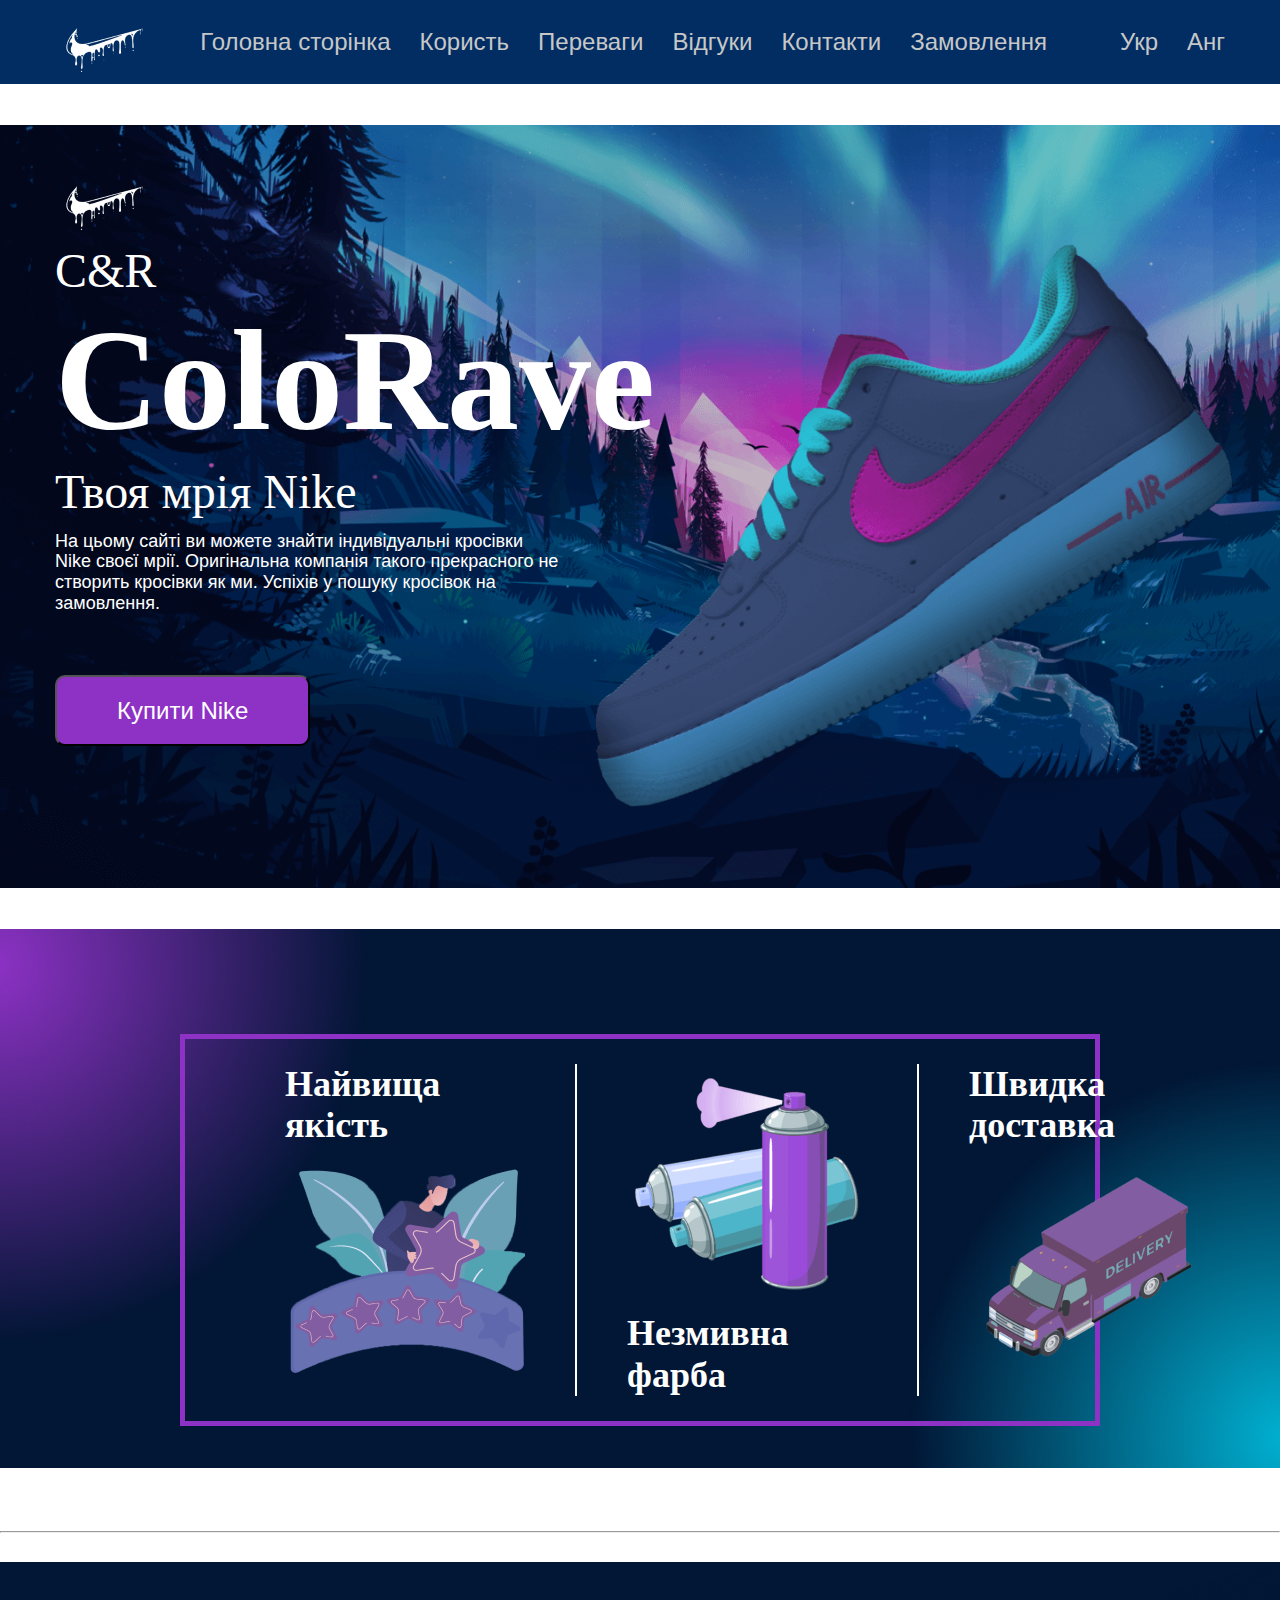
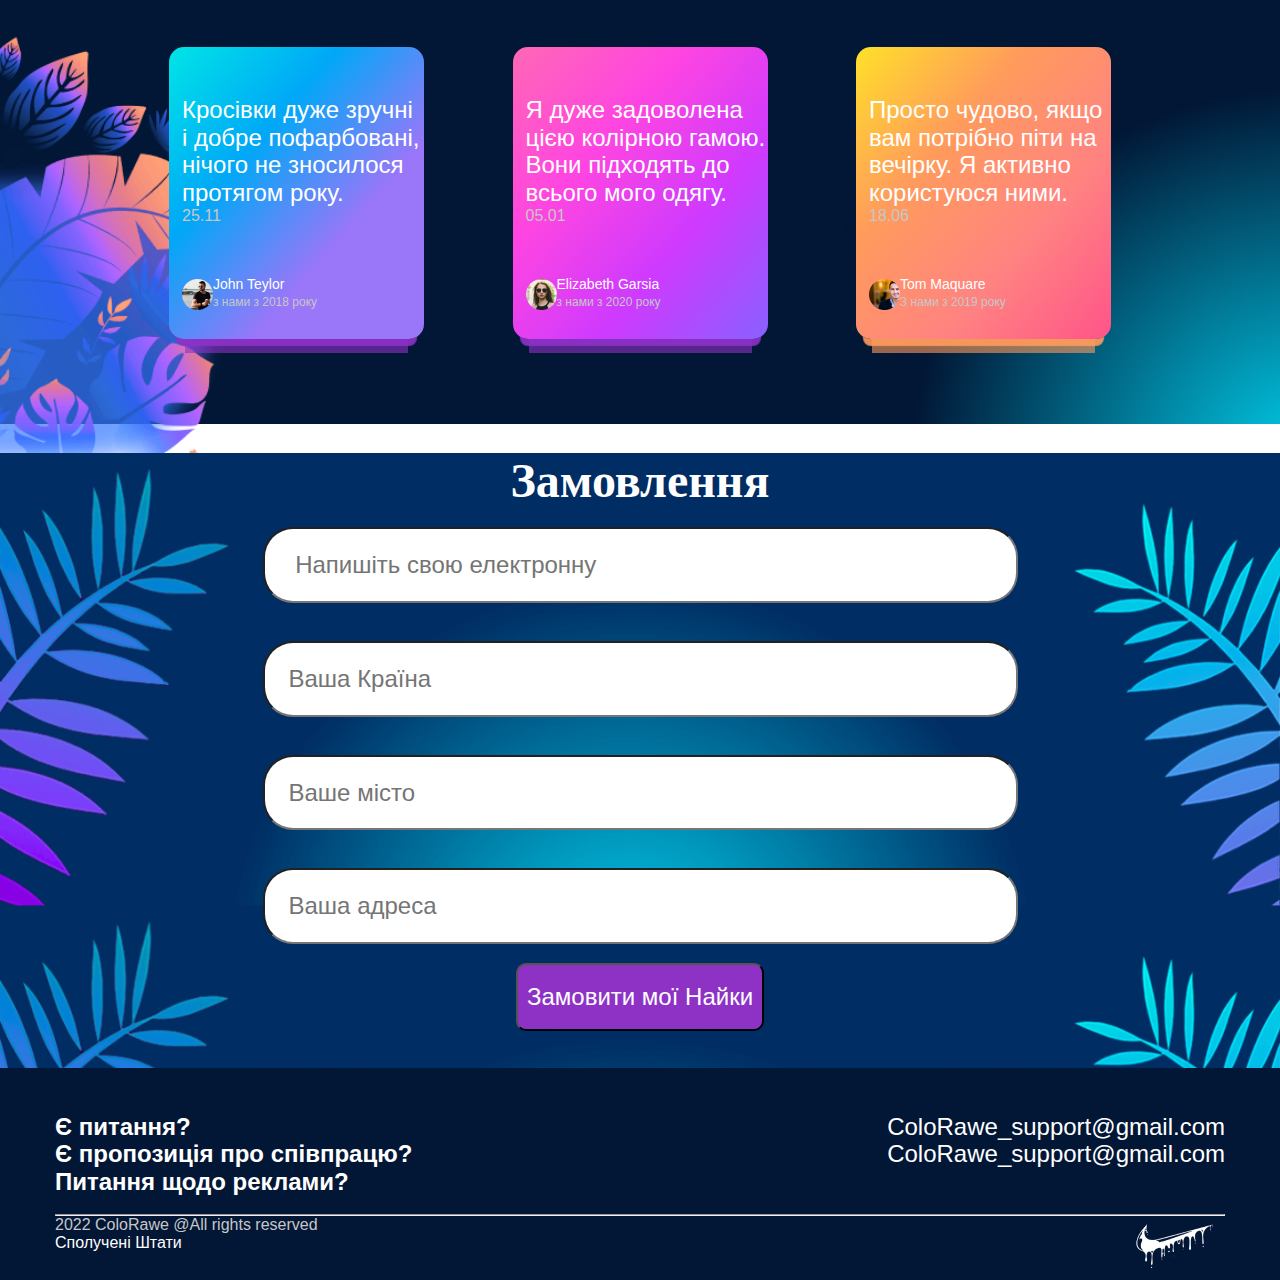
==== index2.html @ 41e9056d "My_project" ====
<!DOCTYPE html>
<html lang="en">

<head>
    <meta charset="UTF-8">
    <meta name="viewport" content="width=device-width, initial-scale=1.0">
    <title>Document</title>
    <link rel="stylesheet" href="style.css">
    <link rel="stylesheet" href="normalize.css">
    <link rel="preconnect" href="https://fonts.googleapis.com">
    <link rel="preconnect" href="https://fonts.gstatic.com" crossorigin>
    <link href="https://fonts.googleapis.com/css2?family=PT+Serif&family=Playfair+Display:ital@0;1&family=Roboto:wght@300;400&display=swap" rel="stlesheet">
</head>

<body>
    <header class="header">
        <div class="container">
            <a href="#" class="logo"><img src="img/logo_nike.png" alt="логотип" class="logo" id="logo1"></a>
            <nav class="header-navigation">
                <ul class="header-list">
                    <li class="header-item"><a href="#" class="header-link">Головна сторінка</a></li>
                    <li class="header-item"><a href="" class="header-link">Користь</a></li>
                    <li class="header-item"><a href="#" class="header-link">Переваги</a></li>
                    <li class="header-item"><a href="#" class="header-link">Відгуки</a></li>
                    <li class="header-item"><a href="#" class="header-link">Контакти</a></li>
                    <li class="header-item"><a href="#" class="header-link">Замовлення</a></li>
                    <li class="header-item"><a href="index2.html" class="header-link">Укр</a></li>
                    <li class="header-item"><a href="index.html" class="header-link">Анг</a></li>
                </ul>
            </nav>
        </div>
    </header>
    <main>
        <section class="your-dream-nike">
            <div class="container">
                <article class="your-dream-nike-article">
                    <a href="#" class="logo"><img src="img/logo_nike.png" alt="логотип" class="logo">
                        <h2>C&R</h2>
                    </a>
                    <h1>ColoRave</h1>
                    <h2 class="your-dream-nike-h2">Твоя мрія Nike</h2>
                    <p>На цьому сайті ви можете знайти індивідуальні кросівки Nike своєї мрії.
                        Оригінальна компанія такого прекрасного не створить
                        кросівки як ми.
                        Успіхів у пошуку кросівок на замовлення.</p>
                    <button type="submit" class="your-dream-nike-button">Купити Nike</button>
                </article>
            </div>
        </section>
        <section class="main-card">
            <div class="container">
                <article class="article-card">
                    <ul class="card-list">
                        <li class="card-list-item">
                            <h4>Найвища якість</h4>
                            <img src="img/stars1.png" alt="фото1">
                        </li>
                        <li class="card-list-item"><img src="img/paint1.png" alt="фото2">
                            <h4>Незмивна фарба</h4>
                        </li>
                        <li class="card-list-item">
                            <h4>Швидка доставка</h4>
                            <img src="img/car1.png" alt="фото3">
                        </li>
                    </ul>
                </article>
            </div>
        </section>
        <hr>
        <section class="reviews">
            <div class="container">
                <article class="reviews-card">
                    <ul class="reviews-list">
                        <li class="reviews-item">
                            <div class="reviews-div-text">
                                <p>Кросівки дуже зручні і добре пофарбовані, нічого не зносилося протягом року.</p>
                                <span>25.11</span>
                            </div>
                            <div class="reviews-div">
                                <img src="img/ellipse17.png" alt="фото4" class="reviews-img">
                                <div class="reviews-text">
                                    <p id="reviews-p2">John Teylor</p>
                                    <span id="reviews-span2">з нами з 2018 року</span>
                                </div>
                            </div>
                        </li>
                        <li class="reviews-item">
                            <div class="reviews-div-text">
                                <p>Я дуже задоволена цією колірною гамою. Вони підходять до всього мого одягу.</p>
                                <span>05.01</span>
                            </div>
                            <div class="reviews-div">
                                <img src="img/ellipse18.png" alt="фото5" class="reviews-img">
                                <div class="reviews-text">
                                    <p id="reviews-p2">Elizabeth Garsia</p>
                                    <span id="reviews-span2">з нами з 2020 року</span>
                                </div>
                            </div>
                        </li>
                        <li class="reviews-item">
                            <div class="reviews-div-text">
                                <p>Просто чудово, якщо вам потрібно піти на вечірку. Я активно користуюся ними.</p>
                                <span>18.06</span>
                            </div>
                            <div class="reviews-div">
                                <img src="img/ellipse19.png" alt="фото6" class="reviews-img">
                                <div class="reviews-text">
                                    <p id="reviews-p2">Tom Maquare</p>
                                    <span id="reviews-span2">З нами з 2019 року</span>
                                </div>
                            </div>
                        </li>
                    </ul>
                </article>
            </div>
        </section>

        <section class="Order">
            <div class="container">
                <h2 class="h2-order">Замовлення</h2>
                <form class="form-order">
                    <label class="item-order">
                        <input type="email" name="email" placeholder=" Напишіть свою електронну адресу  Confirm"
                            class="input-order" />
                    </label>
                    <label class="item-order">
                        <input type="text" name="country" placeholder="Ваша Країна" class="input-order" />
                    </label>
                    <label class="item-order">
                        <input type="text" name="city" placeholder="Ваше місто" class="input-order" />
                    </label>
                    <label class="item-order">
                        <input type="text" name="adress" placeholder="Ваша адреса" class="input-order" />
                    </label>
                    <button type="submit" class="button-order">Замовити мої Найки</button>
                </form>
            </div>
        </section>

    </main>
    <footer class="footer">
        <div class="container">
            <ul class="footer-list">
                <li class="footer-item">
                    <h4>Є питання?</h4>
                    <h4>Є пропозиція про співпрацю?</h4>
                    <h4>Питання щодо реклами?</h4>
                </li>
                <li class="footer-item"><a href="ColoRawe_support@gmail.com"
                        class="footer-link">ColoRawe_support@gmail.com</a>
                    <br>
                    <a href="ColoRawe_support@gmail.com" class="footer-link">ColoRawe_support@gmail.com</a>
                    <br>
                </li>
            </ul>
            <br>
            <hr>
            <div class="footer-div">
                <div class="footer-text">
                    <span>2022 ColoRawe @All rights reserved</span>
                    <p>Сполучені Штати</p>
                </div>
                <a href="#" class="logo"><img src="img/logo_nike.png" alt="логотип" class="logo" id="logo2"></a>
            </div>
        </div>

    </footer>
</body>

</html>
---- style.css ----
* {
    box-sizing: border-box;
    padding: 0;
    margin: 0;
}

:root {
    --blue-color: #012D63;
    --gray-color: #C7C7C7;
    --white-color: #FFFFFF;
    --purple-color: #8e32c6;
    --aqua-color: #00E5E6;
    --light-blue-color: #00A8F7;
    --light-purple-color: #9A76F9;
    --pink-color: #9A76F9;
    --most-light-pink-color: #FF68B4;
    --light-pink-color: #FF45E1;
    --dark-pink-color: #ce3aff;
    --most-dark-pink-color: #8961FF;
    --yellow-color: #FFE128;
    --orange-color: #ff9b5c;
    --light-orange-color: #FF8381;
    --most-light-orange-color: #FF5489;
    --dark-blue-color: #021635;
}

.pt-serif-regular {
    font-family: "PT Serif", serif;
    font-weight: 400;
    font-style: normal;
}

.playfair-display {
    font-family: "Playfair Display", serif;
    font-optical-sizing: auto;
    font-weight: 400;
    font-style: normal;
}

.roboto-light {
    font-family: "Roboto", sans-serif;
    font-weight: 300;
    font-style: normal;
}

.roboto-regular {
    font-family: "Roboto", sans-serif;
    font-weight: 400;
    font-style: normal;
}

a {
    text-decoration: none;
}

ul {
    list-style: none;
    padding: 0;
}

.header .container {
    display: flex;
    align-items: center;
    justify-content: space-between;
}

.header {
    background-color: #012D63;
}

.header-link {
    font-size: 24px;
    color: var(--gray-color);
    font-family: "Roboto", sans-serif;
    font-weight: 300;
    font-style: normal;
}

.header-link:hover {
    color: white;
    font-family: "Roboto", sans-serif;
    font-weight: 400;
    font-style: normal;
}

.header-item:not(:nth-child(7)) {
    margin-left: 29px;
}



.header-item:nth-child(7) {
    margin-left: 73px;
}

#logo1 {
    margin-top: 20px;
    width: 100px;
    height: 60px;
}

.container {
    max-width: 1200px;
    margin: 0 auto;
    padding: 0 15px;
}

.header-list {
    display: flex;
    justify-content: center;
}

.your-dream-nike {
    background-image: url(img/cross_nike.png);
    background-size: 100%;
    background-position: center;
    background-repeat: no-repeat;
}

.your-dream-nike h1 {
    font-size: 144px;
    color: var(--white-color);
    margin: 0 auto;
}

.your-dream-nike h2 {
    font-size: 48px;
    color: var(--white-color);
    font-family: "PT Serif", serif;
    font-weight: 400;
    font-style: normal;
}

.your-dream-nike-h2 {
    font-size: 72px;
    color: var(--white-color);
}

.your-dream-nike p {
    margin-top: 12px;
    font-size: 18px;
    color: var(--white-color);
    text-wrap: wrap;
    width: 508px;
    font-family: "Roboto", sans-serif;
    font-weight: 400;
    font-style: normal;

}

.your-dream-nike-button {
    background-color: var(--purple-color);
    color: white;
    font-size: 24px;
    padding: 20px 60px;
    margin-top: 61px;
    border-radius: 10px;
    margin-bottom: 183px;
    font-family: "Roboto", sans-serif;
    font-weight: 400;
    font-style: normal;
}

.your-dream-nike-article {
    padding-top: 94px;
}

.card-list {
    display: flex;
}

.card-list-item {
    font-size: 36px;
}

.card-list-item h4 {
    color: white;
}

.main-card {
    background-image: url(img/group8.png);
    background-repeat: no-repeat;
    padding: 105px 165px;
    background-size: 100%;
}

.card-list {
    border: 5px solid #8E32C6;
    justify-content: space-between;
    padding: 25px 50px;
}

.reviews {
    background: url(img/flower.png), url(img/group6.png);
    background-size: 250px, 100%;
    background-repeat: no-repeat;
    background-position: left bottom, center;
}

.reviews-list {
    display: flex;
    justify-content: space-between;
    padding: 114px;
}

.reviews-item:nth-child(1) {
    background-image: linear-gradient(to right bottom, #00E5E6, #00A8F7, #9A76F9, #9A76F9);
}

.reviews-item:nth-child(2) {
    background-image: linear-gradient(to right bottom, #FF68B4, #FF45E1, #CE3AFF, #8961FF);
}

.reviews-item:nth-child(3) {
    background-image: linear-gradient(to right bottom, #FFE128, #FF9B5C, #FF8381, #FF5489);
}

.reviews-item {
    width: 255px;
    height: 292px;
    color: white;
    border-radius: 15px;
    font-family: "Roboto", sans-serif;
    font-weight: 400;
    font-style: normal;

}

.reviews-item:not(:last-child) {
    box-shadow: 0px 14px 1px -7px rgb(142, 50, 198, 90%), 0px 30px 0px -16px rgb(142, 50, 198, 60%);
}

.reviews-item:last-child {
    box-shadow: 0px 14px 1px -7px rgb(255, 155, 92, 90%), 0px 30px 0px -16px rgb(255, 155, 92, 60%);
}

.reviews-item p {
    font-size: 24px;
    padding-top: 49px;


}

#reviews-p2 {
    font-size: 14px;
}

span {
    color: var(--gray-color);
}

#reviews-span2 {
    font-size: 12px;
    color: var(--gray-color);
}

.Order {
    background-image: url(img/fon_2_tree.png);
    background-size: 100%;
}

.h2-order {
    color: white;
    font-size: 48px;
    text-align: center;
}

.item-order {
    font-family: "Roboto", sans-serif;
    font-weight: 400;
    font-style: normal;
}

.footer {
    background-color: #021635;
    color: white;
    padding-top: 45px;
}

.footer-link {
    color: white;
}

.footer-list {
    display: flex;
    justify-content: space-between;
}

.footer-item {
    font-size: 24px;
}

.card-list-item:not(:last-child) {
    border-right: 2px solid white;

}

.card-list-item {
    padding-left: 50px;
    padding-right: 50px;
}

.card-list-item h4 {
    line-height: auto;
}

.form-order {
    display: flex;
    flex-direction: column;
    align-items: center;
}

.reviews-div {
    display: flex;
    flex-direction: row;
    align-items: flex-end;
    margin-bottom: 29px;
    margin-left: 13px;

}

.reviews-text {
    display: column;
}

.reviews-div-text {
    margin-left: 13px;

}

.footer-div {
    display: flex;
    flex-direction: row;
    justify-content: space-between;
}

.reviews-img {
    width: 31px;
    height: 31px;
}

.footer-text {
    flex-direction: column;
}

.reviews-item {
    display: flex;
    justify-content: space-between;
    flex-direction: column;
}

.footer {
    font-family: "Roboto", sans-serif;
    font-weight: 400;
    font-style: normal;
}

.button-order {
    width: 248px;
    height: 68px;
    background-color: #8E32C6;
    color: white;
    border-radius: 10px;
    margin-bottom: 37px;
    font-family: "Roboto", sans-serif;
    font-weight: 400;
    font-style: normal;
    font-size: 24px;
}

.input-order {
    padding: 22px;
    padding-left: 24px;
    padding-right: 417px;
    margin: 19px;
    border-radius: 30px;
    font-size: 24px;

}

.input-order:hover {
    padding: 25px;
    padding-left: 25px;
    padding-right: 460px;
    border-radius: 30px;
    font-size: 28px;
}

.input-order:focus {
    padding: 25px;
    padding-left: 25px;
    padding-right: 460px;
    border-radius: 30px;
    font-size: 28px;
}
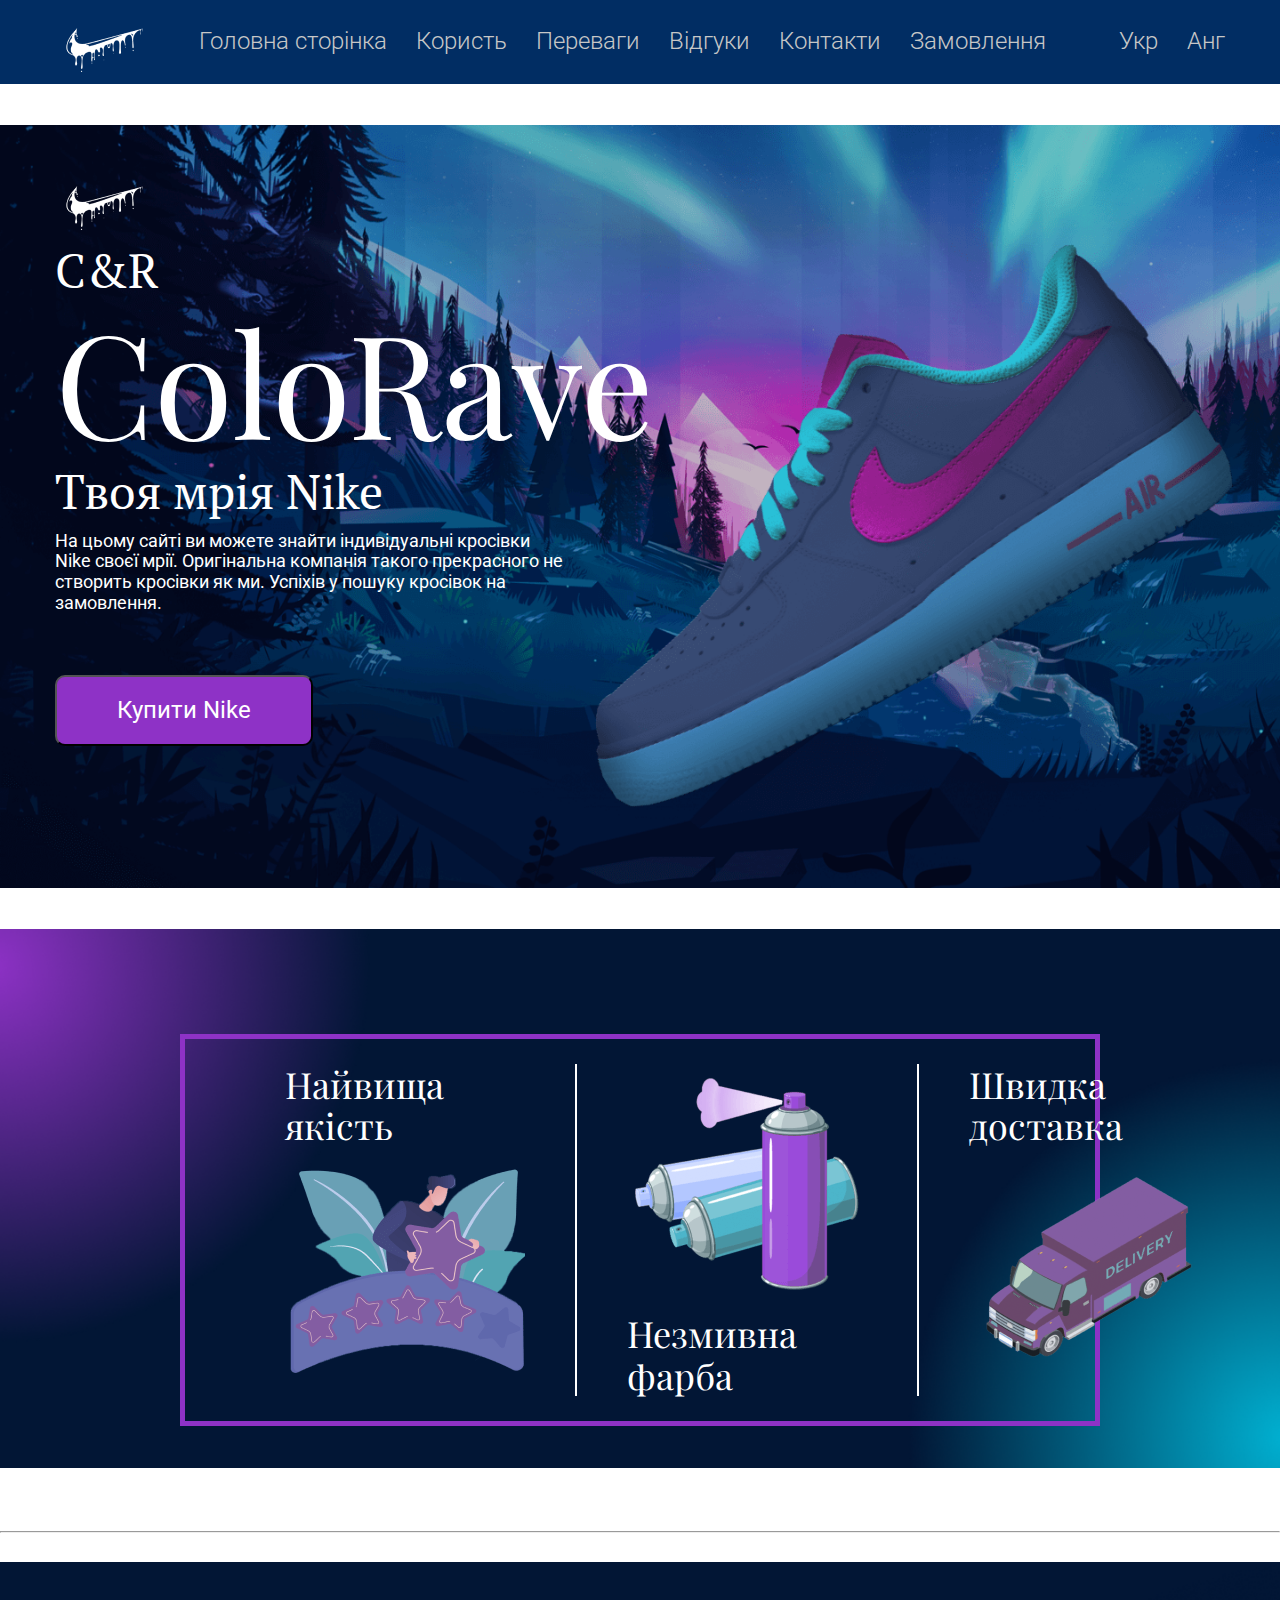
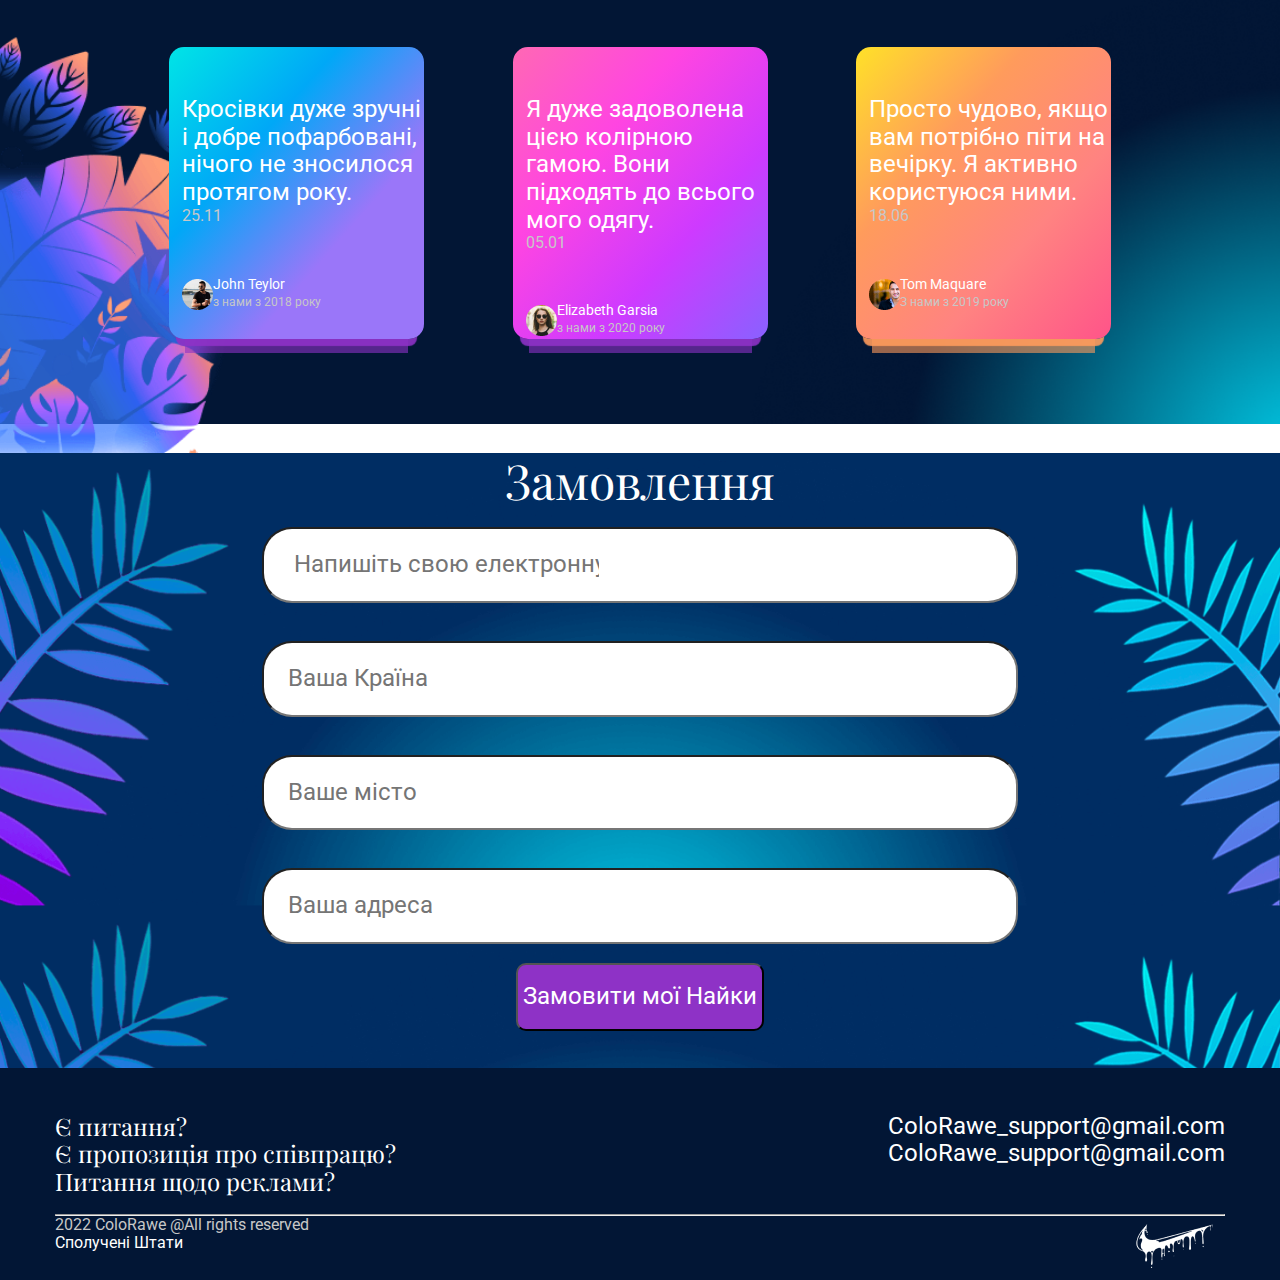
==== commit 44cfae86: "My_project" ====
--- a/index2.html
+++ b/index2.html
@@ -9,7 +9,7 @@
     <link rel="stylesheet" href="normalize.css">
     <link rel="preconnect" href="https://fonts.googleapis.com">
     <link rel="preconnect" href="https://fonts.gstatic.com" crossorigin>
-    <link href="https://fonts.googleapis.com/css2?family=PT+Serif&family=Playfair+Display:ital@0;1&family=Roboto:wght@300;400&display=swap" rel="stlesheet">
+    <link href="https://fonts.googleapis.com/css2?family=PT+Serif&family=Playfair+Display:ital,wght@0,400..900;1,400..900&family=Roboto:wght@300;400&display=swap" rel="stylesheet">
 </head>
 
 <body>
--- a/style.css
+++ b/style.css
@@ -30,7 +30,7 @@
     font-style: normal;
 }
 
-.playfair-display {
+h1, h2 , h3 , h4 {
     font-family: "Playfair Display", serif;
     font-optical-sizing: auto;
     font-weight: 400;
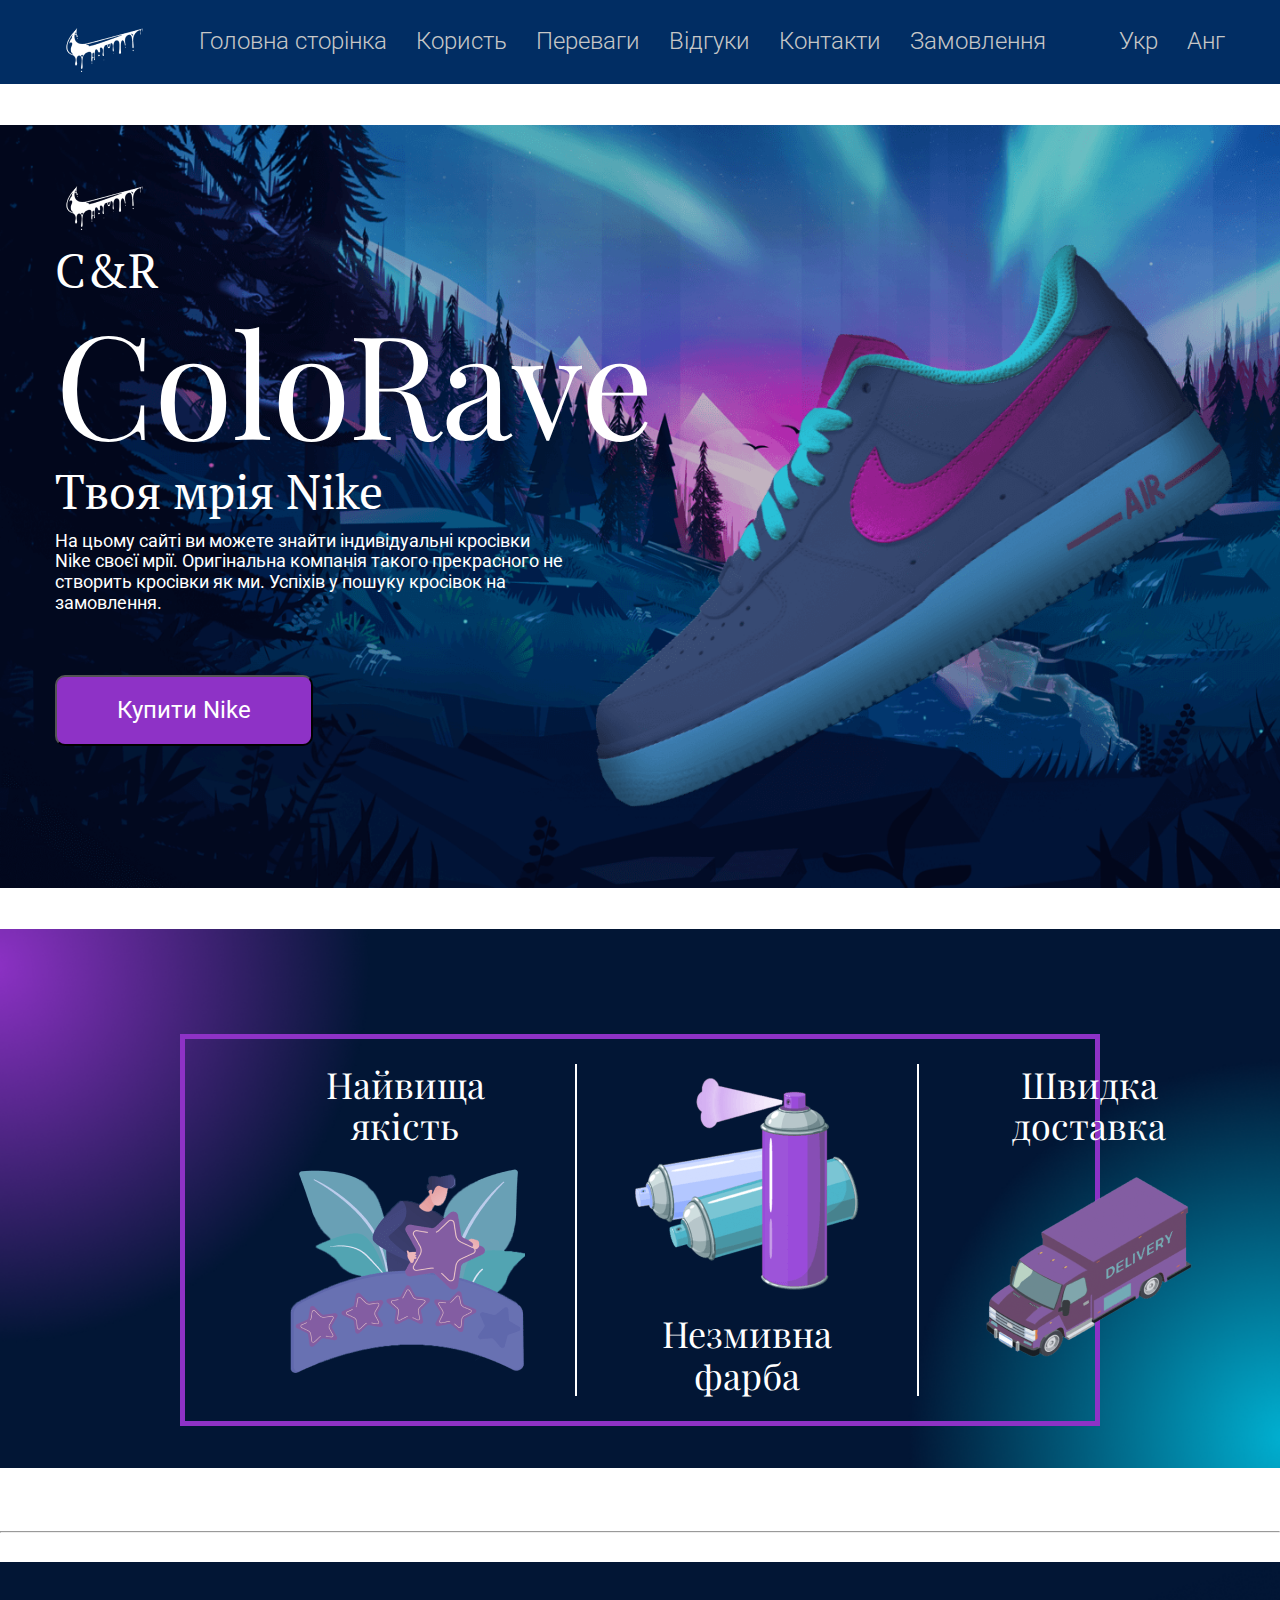
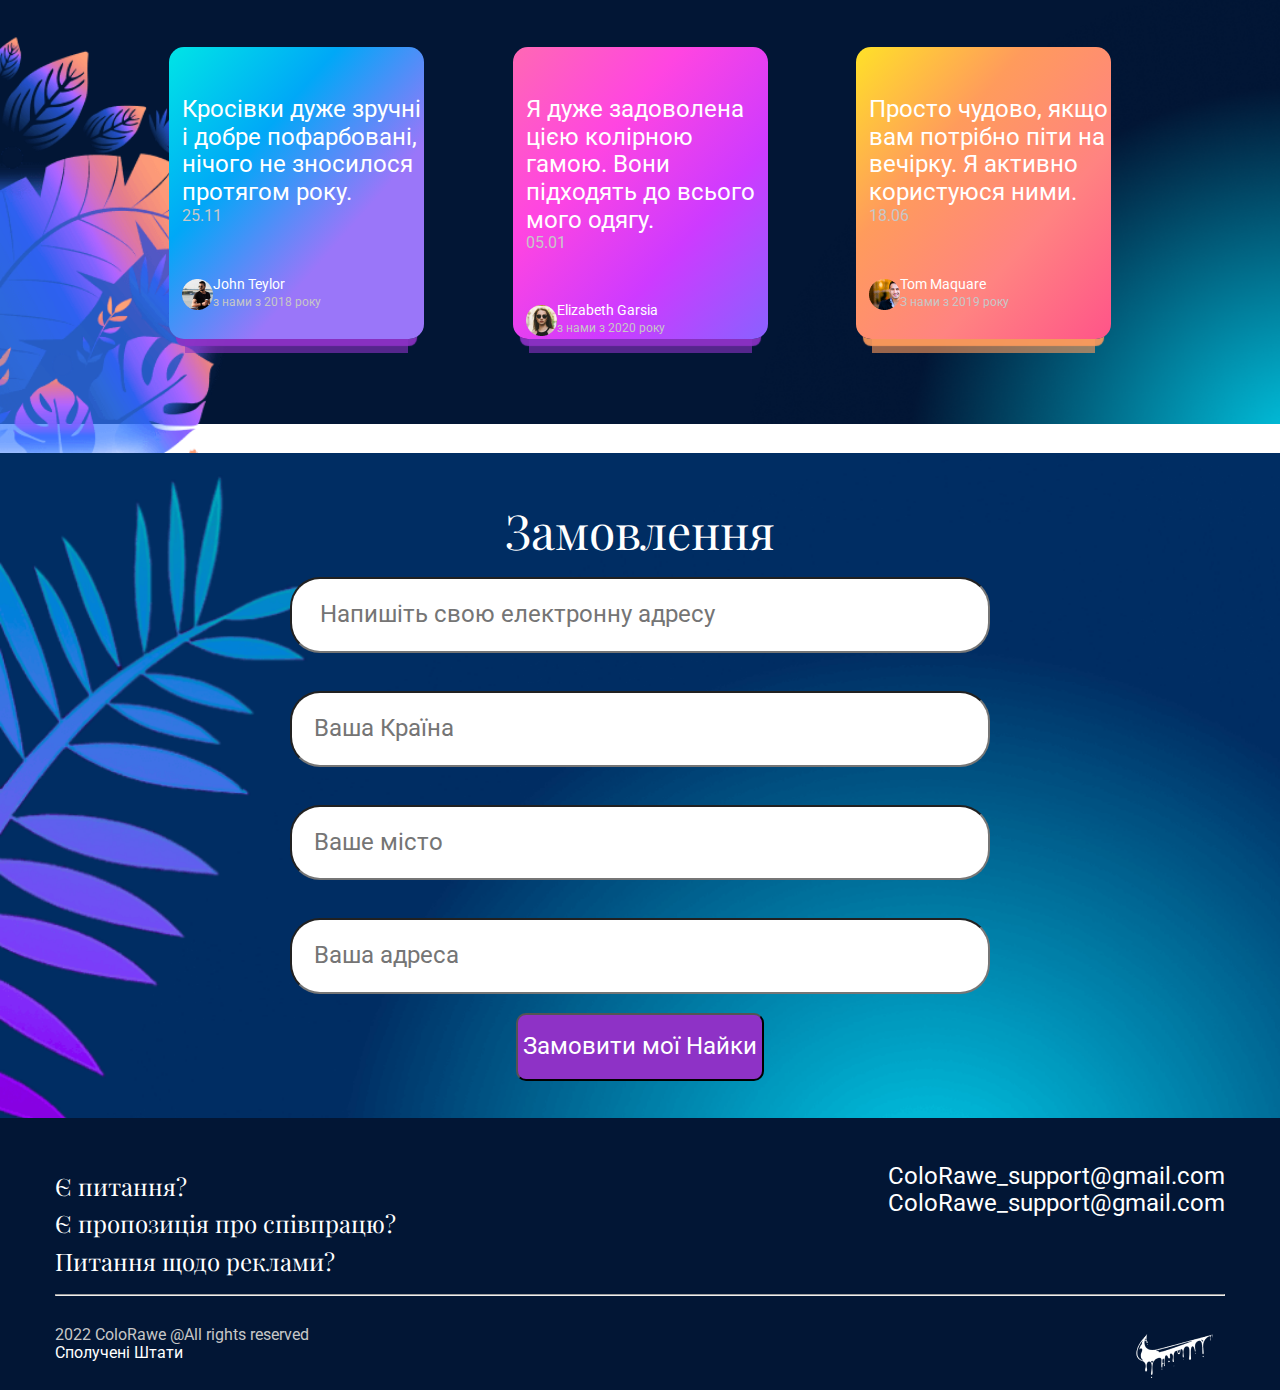
==== commit 010b0d95: "my_project" ====
--- a/index2.html
+++ b/index2.html
@@ -79,8 +79,8 @@
                             <div class="reviews-div">
                                 <img src="img/ellipse17.png" alt="фото4" class="reviews-img">
                                 <div class="reviews-text">
-                                    <p id="reviews-p2">John Teylor</p>
-                                    <span id="reviews-span2">з нами з 2018 року</span>
+                                    <p>John Teylor</p>
+                                    <span>з нами з 2018 року</span>
                                 </div>
                             </div>
                         </li>
@@ -92,8 +92,8 @@
                             <div class="reviews-div">
                                 <img src="img/ellipse18.png" alt="фото5" class="reviews-img">
                                 <div class="reviews-text">
-                                    <p id="reviews-p2">Elizabeth Garsia</p>
-                                    <span id="reviews-span2">з нами з 2020 року</span>
+                                    <p>Elizabeth Garsia</p>
+                                    <span>з нами з 2020 року</span>
                                 </div>
                             </div>
                         </li>
@@ -105,8 +105,8 @@
                             <div class="reviews-div">
                                 <img src="img/ellipse19.png" alt="фото6" class="reviews-img">
                                 <div class="reviews-text">
-                                    <p id="reviews-p2">Tom Maquare</p>
-                                    <span id="reviews-span2">З нами з 2019 року</span>
+                                    <p>Tom Maquare</p>
+                                    <span>З нами з 2019 року</span>
                                 </div>
                             </div>
                         </li>
@@ -120,17 +120,16 @@
                 <h2 class="h2-order">Замовлення</h2>
                 <form class="form-order">
                     <label class="item-order">
-                        <input type="email" name="email" placeholder=" Напишіть свою електронну адресу  Confirm"
-                            class="input-order" />
+                        <input type="email" name="email" placeholder=" Напишіть свою електронну адресу" class="input-order" >
                     </label>
                     <label class="item-order">
-                        <input type="text" name="country" placeholder="Ваша Країна" class="input-order" />
+                        <input type="text" name="country" placeholder="Ваша Країна" class="input-order" >
                     </label>
                     <label class="item-order">
-                        <input type="text" name="city" placeholder="Ваше місто" class="input-order" />
+                        <input type="text" name="city" placeholder="Ваше місто" class="input-order" >
                     </label>
                     <label class="item-order">
-                        <input type="text" name="adress" placeholder="Ваша адреса" class="input-order" />
+                        <input type="text" name="adress" placeholder="Ваша адреса" class="input-order" >
                     </label>
                     <button type="submit" class="button-order">Замовити мої Найки</button>
                 </form>
--- a/style.css
+++ b/style.css
@@ -32,7 +32,6 @@
 
 h1, h2 , h3 , h4 {
     font-family: "Playfair Display", serif;
-    font-optical-sizing: auto;
     font-weight: 400;
     font-style: normal;
 }
@@ -240,23 +239,26 @@
 
 
 }
-
-#reviews-p2 {
+.reviews-text p{
     font-size: 14px;
 }
+.reviews-text span{
+    font-size: 12px;
+    color: var(--gray-color);
+}
+
 
 span {
     color: var(--gray-color);
 }
 
-#reviews-span2 {
-    font-size: 12px;
-    color: var(--gray-color);
-}
+
 
 .Order {
     background-image: url(img/fon_2_tree.png);
-    background-size: 100%;
+    background-size: cover;
+    background-repeat: no-repeat;
+    padding-top: 50px;
 }
 
 .h2-order {
@@ -298,10 +300,7 @@
 .card-list-item {
     padding-left: 50px;
     padding-right: 50px;
-}
-
-.card-list-item h4 {
-    line-height: auto;
+    text-align: center;
 }
 
 .form-order {
@@ -320,7 +319,7 @@
 }
 
 .reviews-text {
-    display: column;
+    flex-direction: column;
 }
 
 .reviews-div-text {
@@ -370,26 +369,29 @@
 
 .input-order {
     padding: 22px;
-    padding-left: 24px;
-    padding-right: 417px;
     margin: 19px;
     border-radius: 30px;
     font-size: 24px;
+    width: 700px;
 
 }
 
 .input-order:hover {
-    padding: 25px;
-    padding-left: 25px;
-    padding-right: 460px;
-    border-radius: 30px;
-    font-size: 28px;
+    width: 800px;
 }
 
 .input-order:focus {
-    padding: 25px;
-    padding-left: 25px;
-    padding-right: 460px;
-    border-radius: 30px;
-    font-size: 28px;
+  
+}
+.footer-text{
+    margin-top: 30px;
+}
+#logo2{
+    margin-top: 30px;
+}
+.footer-item h4{
+    margin-top: 10px;
+}
+.footer-link{
+    margin-top: 10px;
 }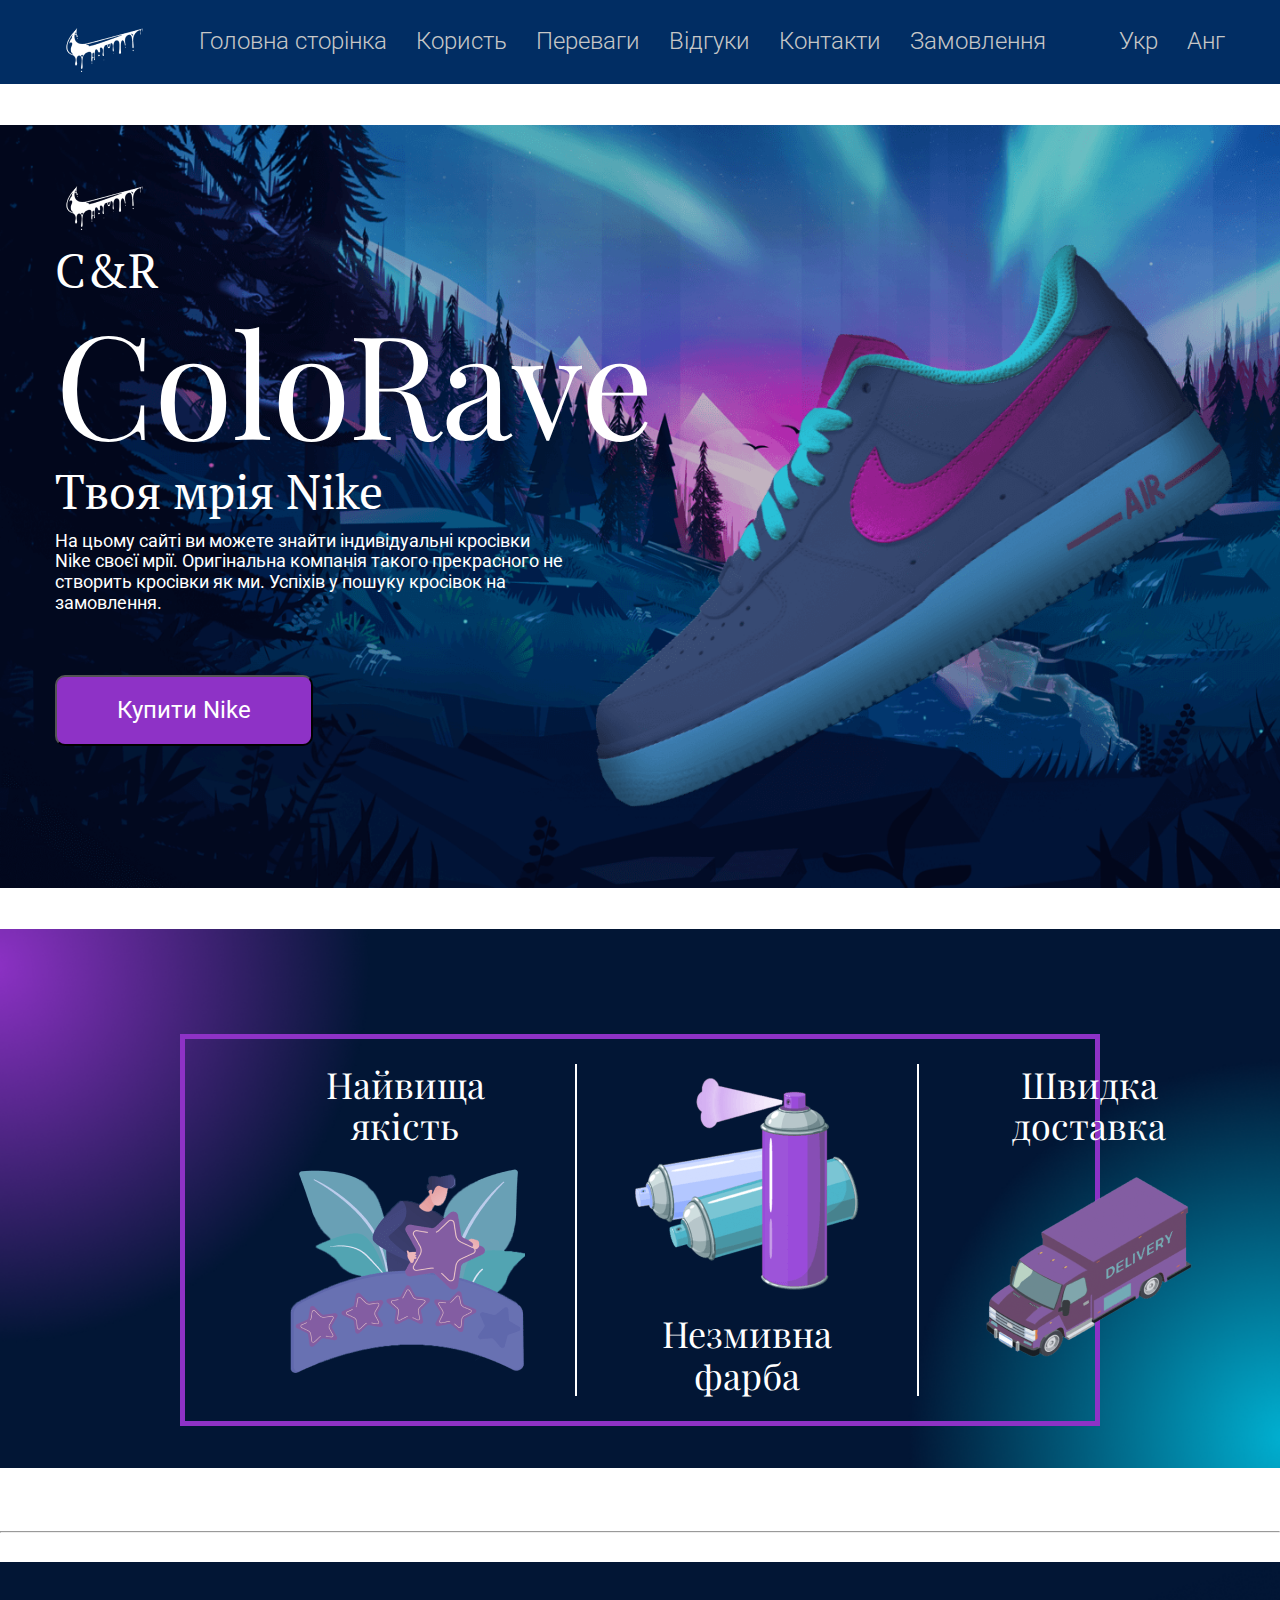
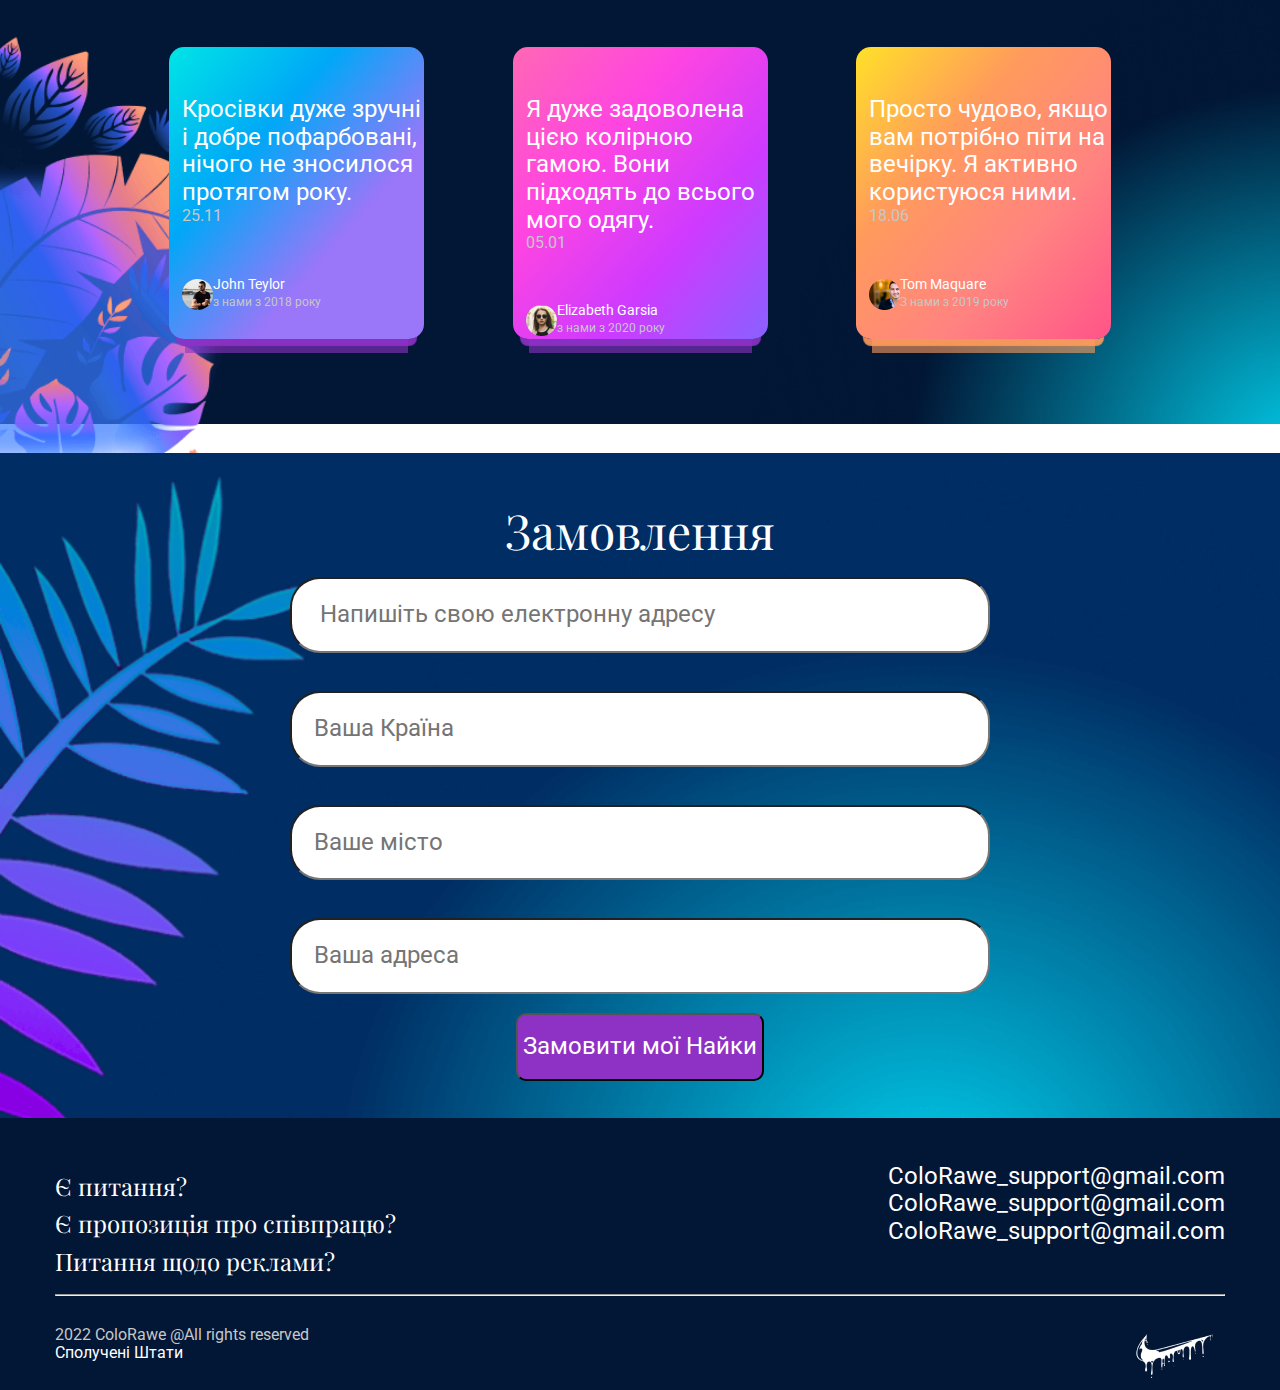
==== commit b038c82f: "My_project" ====
--- a/index2.html
+++ b/index2.html
@@ -150,6 +150,8 @@
                     <br>
                     <a href="ColoRawe_support@gmail.com" class="footer-link">ColoRawe_support@gmail.com</a>
                     <br>
+                    <a href="ColoRawe_support@gmail.com" class="footer-link">ColoRawe_support@gmail.com</a>
+                    <br>
                 </li>
             </ul>
             <br>
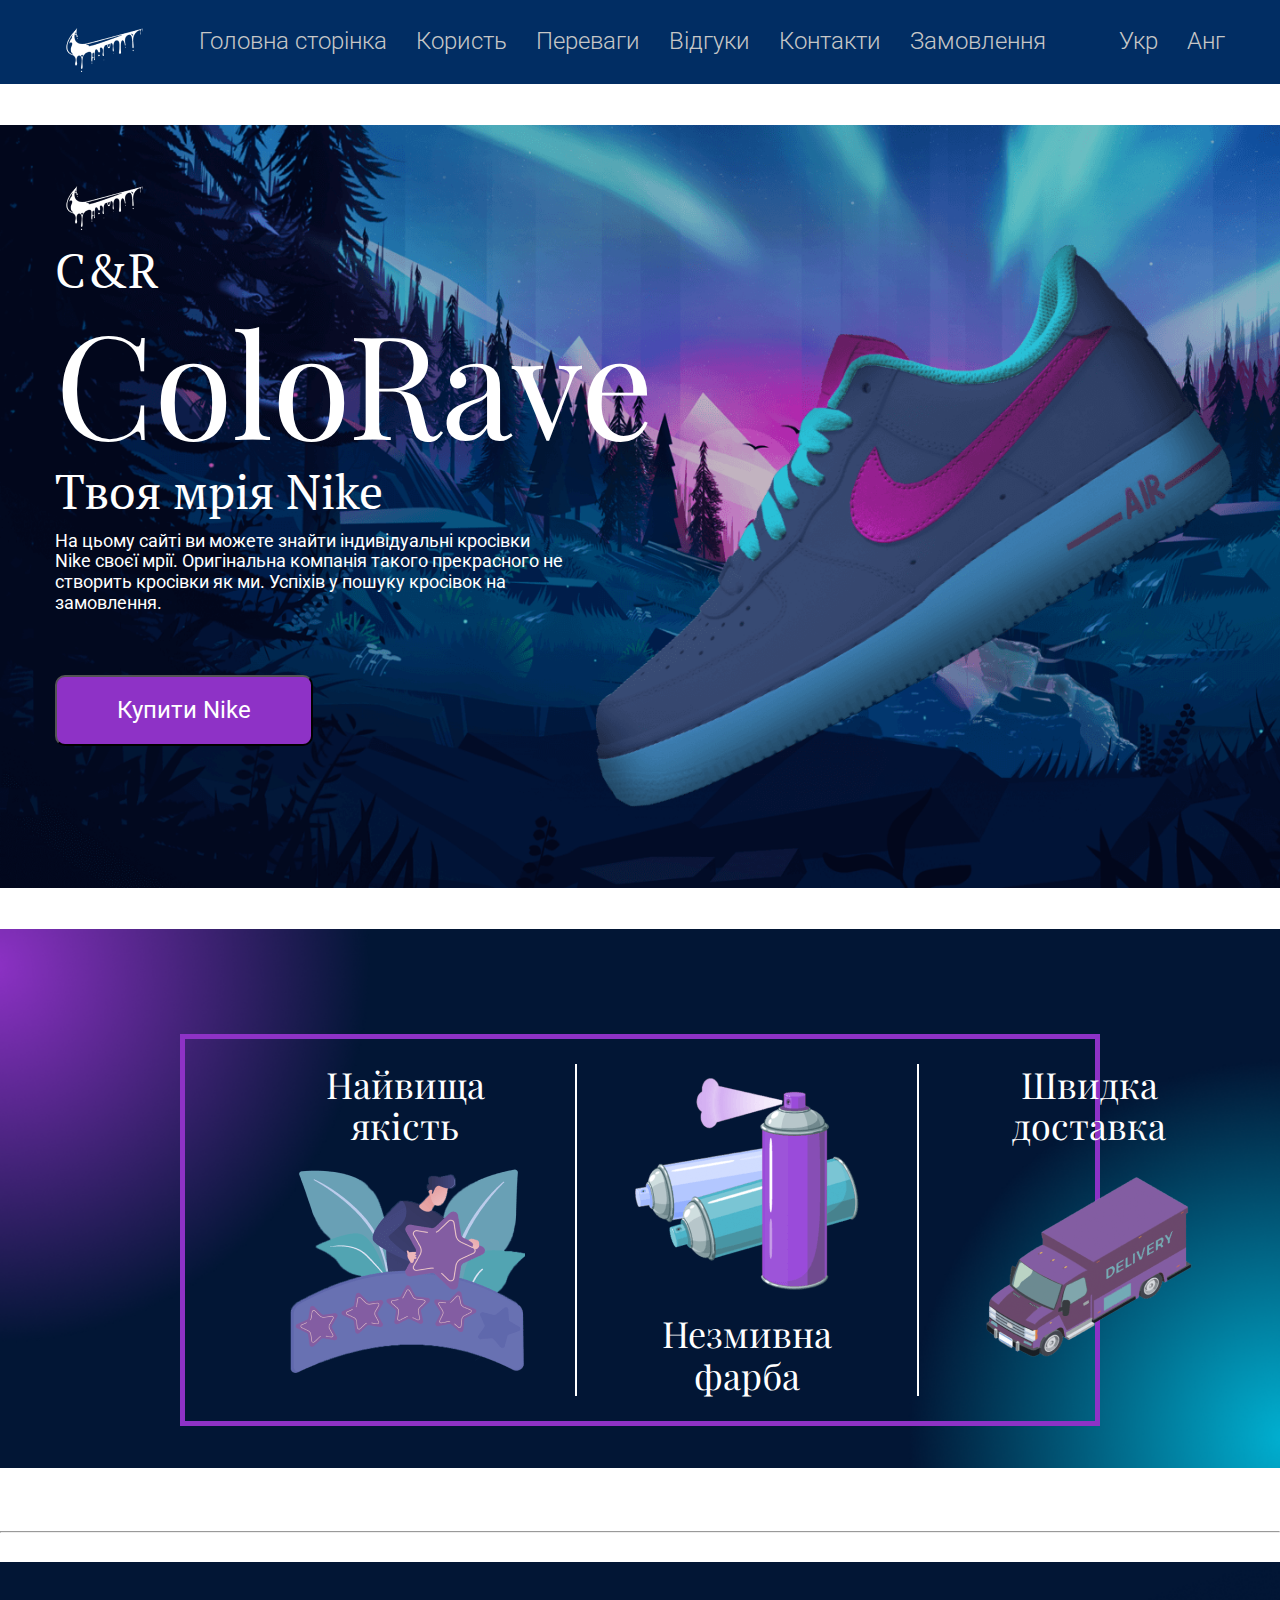
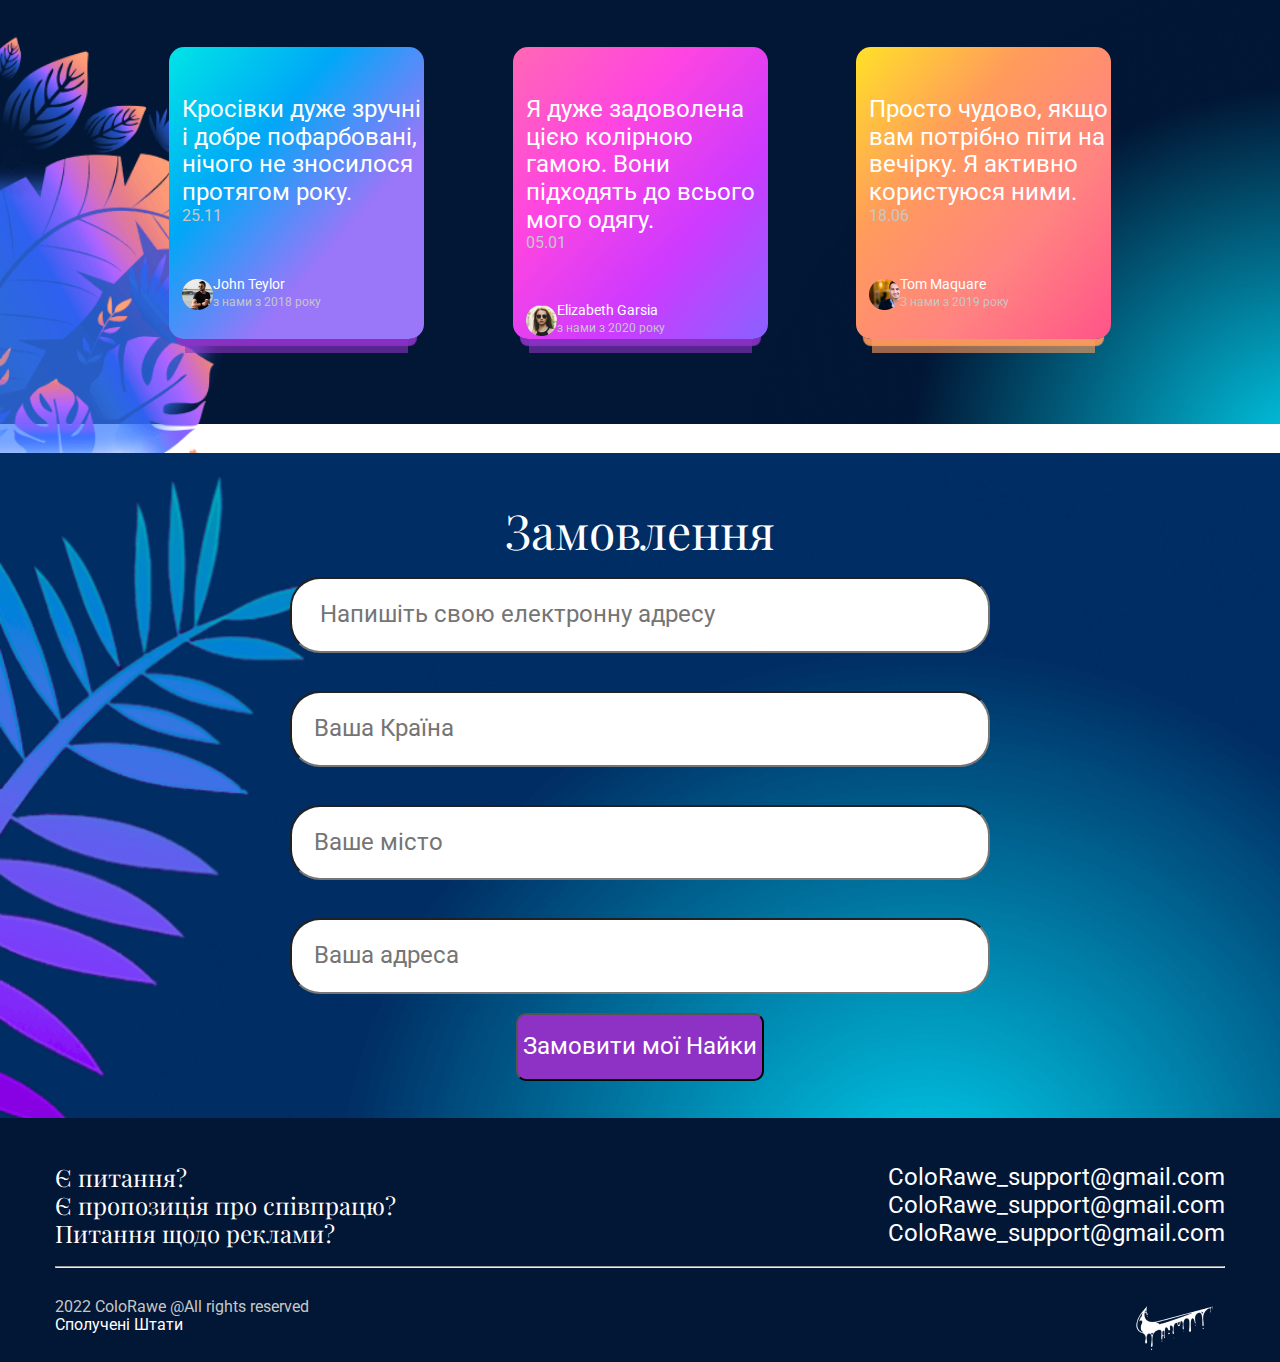
==== commit 309556c3: "My_project" ====
--- a/index2.html
+++ b/index2.html
@@ -145,8 +145,7 @@
                     <h4>Є пропозиція про співпрацю?</h4>
                     <h4>Питання щодо реклами?</h4>
                 </li>
-                <li class="footer-item"><a href="ColoRawe_support@gmail.com"
-                        class="footer-link">ColoRawe_support@gmail.com</a>
+                <li class="footer-item"><a href="ColoRawe_support@gmail.com" class="footer-link">ColoRawe_support@gmail.com</a>
                     <br>
                     <a href="ColoRawe_support@gmail.com" class="footer-link">ColoRawe_support@gmail.com</a>
                     <br>
--- a/style.css
+++ b/style.css
@@ -389,9 +389,6 @@
 #logo2{
     margin-top: 30px;
 }
-.footer-item h4{
-    margin-top: 10px;
-}
-.footer-link{
-    margin-top: 10px;
+.footer-item{
+    line-height: 28.13px;
 }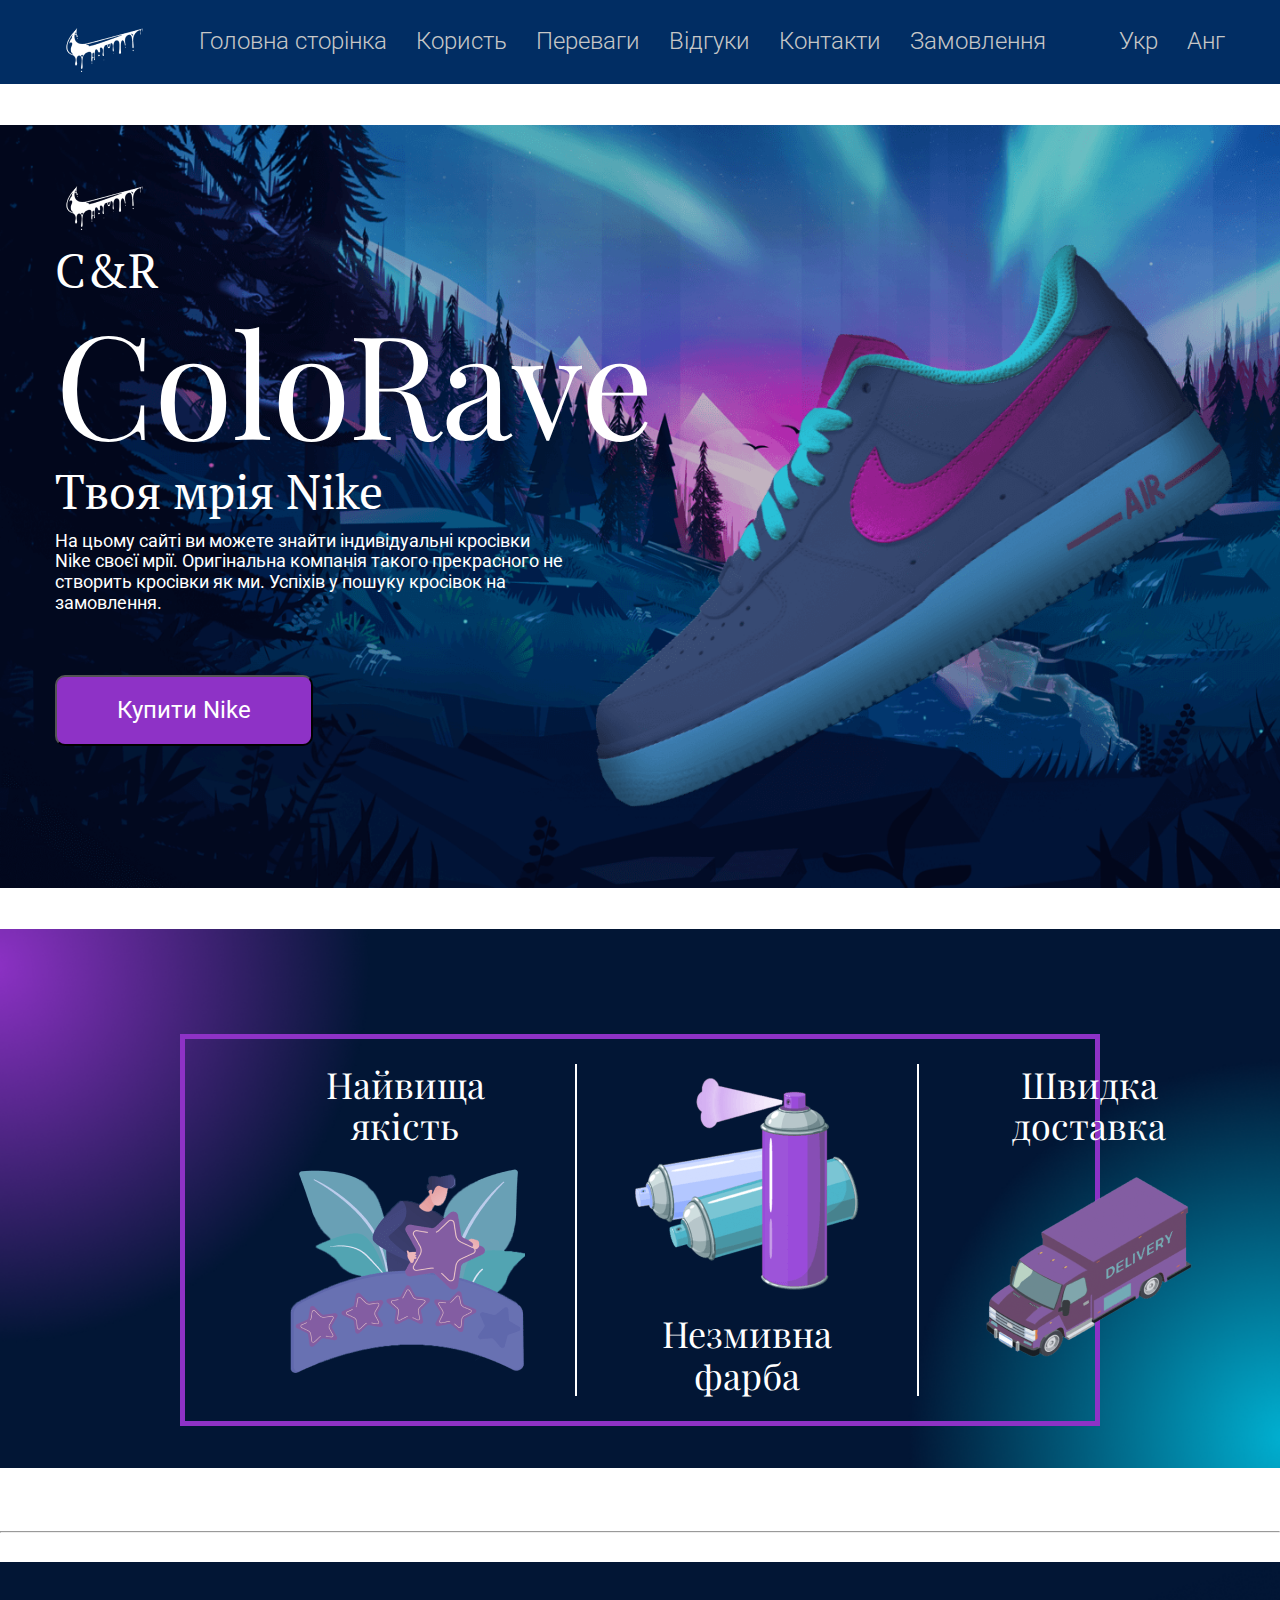
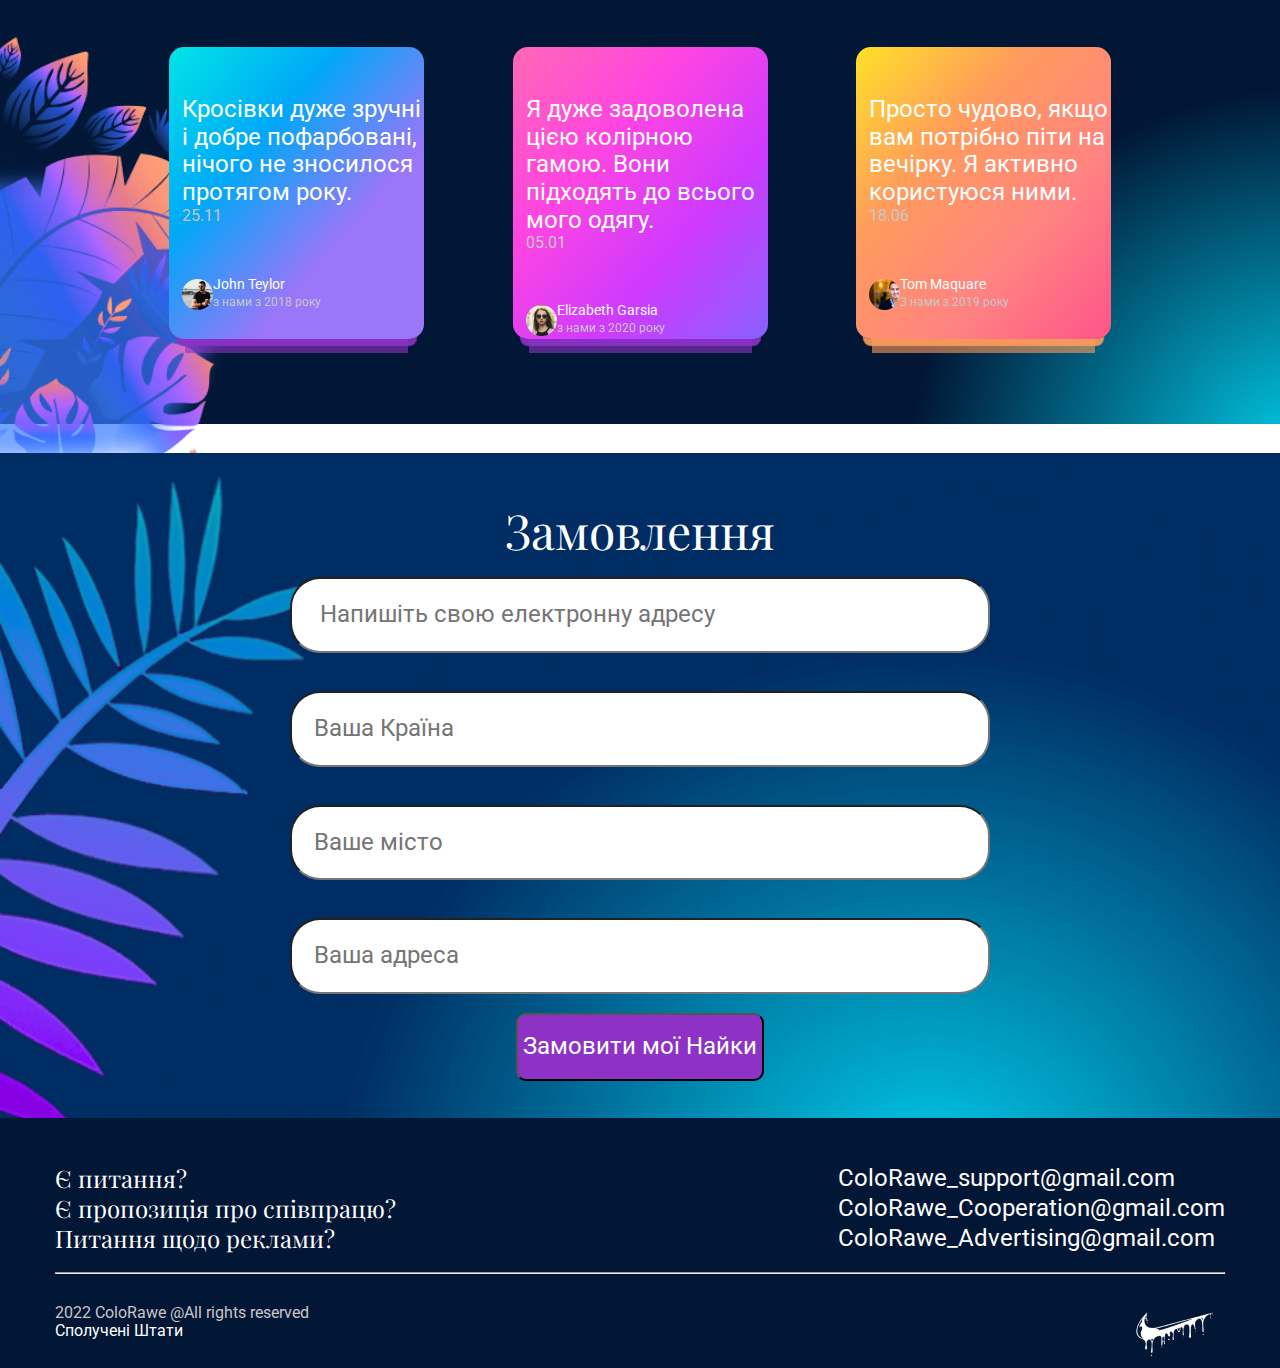
==== commit 1fa643f1: "My_project" ====
--- a/index2.html
+++ b/index2.html
@@ -145,11 +145,12 @@
                     <h4>Є пропозиція про співпрацю?</h4>
                     <h4>Питання щодо реклами?</h4>
                 </li>
-                <li class="footer-item"><a href="ColoRawe_support@gmail.com" class="footer-link">ColoRawe_support@gmail.com</a>
-                    <br>
+                <li class="footer-item">
                     <a href="ColoRawe_support@gmail.com" class="footer-link">ColoRawe_support@gmail.com</a>
                     <br>
-                    <a href="ColoRawe_support@gmail.com" class="footer-link">ColoRawe_support@gmail.com</a>
+                    <a href="ColoRawe_support@gmail.com" class="footer-link">ColoRawe_Cooperation@gmail.com</a>
+                    <br>
+                    <a href="ColoRawe_support@gmail.com" class="footer-link">ColoRawe_Advertising@gmail.com</a>
                     <br>
                 </li>
             </ul>
--- a/style.css
+++ b/style.css
@@ -341,6 +341,9 @@
 .footer-text {
     flex-direction: column;
 }
+.footer-item {
+    line-height: 30.13px;
+}
 
 .reviews-item {
     display: flex;
@@ -388,7 +391,4 @@
 }
 #logo2{
     margin-top: 30px;
-}
-.footer-item{
-    line-height: 28.13px;
 }